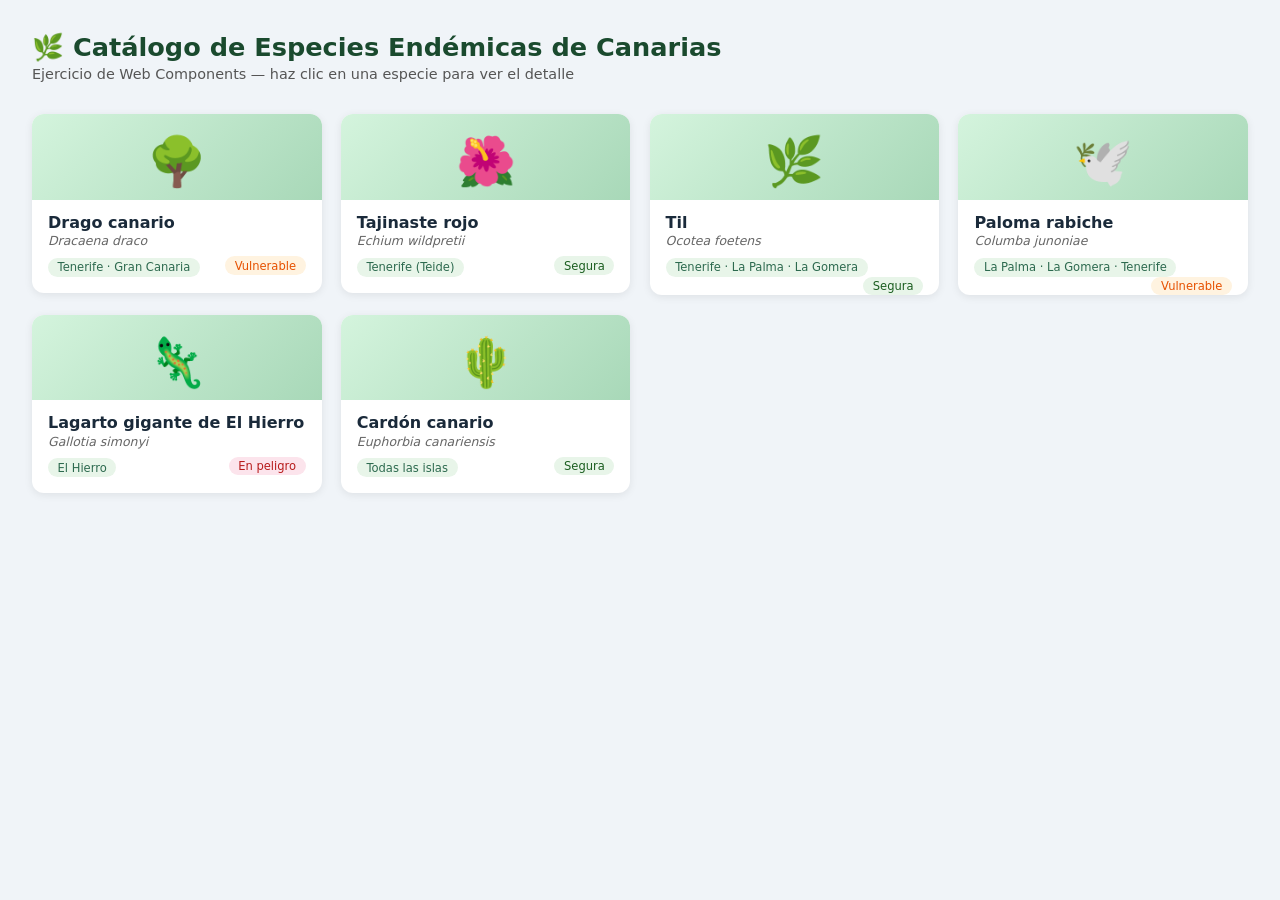
==== canary-species/index.html @ 18b757cd "refactor(species): rename index.html" ====
<!DOCTYPE html>
<html lang="es">
<head>
    <meta charset="UTF-8">
    <meta name="viewport" content="width=device-width, initial-scale=1.0">
    <title>Ejercicio Web Components — Especies de Canarias</title>
    <link rel="stylesheet" href="css/global.css">
    <script type="module" src="js/species-data.js"></script>
    <script type="module" src="js/species-card.js"></script>
    <script type="module" src="js/species-detail.js"></script>
    <script type="module" src="js/app.js"></script>
</head>
<body>
<h1>🌿 Catálogo de Especies Endémicas de Canarias</h1>
<p class="subtitle">Ejercicio de Web Components — haz clic en una especie para
    ver el detalle</p>

<template id="species-card-template">
    <link rel="stylesheet" href="css/card.css">
    <div class="card">
        <div class="card-icon">
            <slot name="icon">🌱</slot>
        </div>
        <div class="card-body">
            <div class="card-name">
                <slot name="name">Especie</slot>
            </div>
            <div class="card-scientific">
                <slot name="scientific"></slot>
            </div>
            <span class="card-island"><slot name="island">Canarias</slot></span>
            <span class="card-threat threat-LC" id="threat-badge">Segura</span>
        </div>
    </div>
</template>

<template id="species-detail-template">
    <link rel="stylesheet" href="css/detail.css">
    <div class="detail">
        <button class="close-button" id="close-button" type="button">✕ cerrar
        </button>
        <div class="detail-header">
            <span class="detail-icon" id="detail-icon"></span>
            <div>
                <div class="detail-name" id="detail-name"></div>
                <div class="detail-scientific" id="detail-scientific"></div>
            </div>
        </div>
        <p class="detail-description" id="detail-description"></p>
        <div class="detail-meta" id="detail-meta"></div>
    </div>
</template>

<div id="detail-container"></div>
<div class="catalog" id="catalog"></div>
</body>
</html>
---- canary-species/css/global.css ----
*, *::before, *::after {
  box-sizing: border-box;
  margin: 0;
  padding: 0;
}

body {
  min-height: 100vh;
  padding: 2rem;
  background: #f0f4f8;
  color: #1a2a3a;
  font-family: system-ui, sans-serif;
}

h1 {
  margin-bottom: 0.25rem;
  color: #1a4a2e;
  font-size: 1.6rem;
}

.subtitle {
  margin-bottom: 2rem;
  color: #555;
  font-size: 0.9rem;
}

.catalog {
  display: grid;
  grid-template-columns: repeat(auto-fill, minmax(240px, 1fr));
  gap: 1.2rem;
  margin-bottom: 2rem;
}
---- canary-species/css/card.css ----
:host {
  display: block;
  cursor: pointer;
}

.card {
  overflow: hidden;
  background: white;
  border-radius: 12px;
  box-shadow: 0 2px 8px rgba(0, 0, 0, 0.08);
  transition: transform 0.18s, box-shadow 0.18s;
}

:host(:hover) .card {
  transform: translateY(-4px);
  box-shadow: 0 6px 20px rgba(0, 0, 0, 0.14);
}

.card-icon {
  padding: 1.2rem 0 0.6rem;
  background: linear-gradient(135deg, #d4f4dd, #a8d8b8);
  font-size: 3rem;
  text-align: center;
}

.card-body {
  padding: 0.8rem 1rem 1rem;
}

.card-name {
  font-size: 1rem;
  font-weight: 700;
}

.card-scientific {
  margin: 0.1rem 0 0.5rem;
  color: #666;
  font-size: 0.78rem;
  font-style: italic;
}

.card-island {
  display: inline-block;
  padding: 0.15rem 0.6rem;
  background: #e8f5e9;
  border-radius: 20px;
  color: #2d6a4f;
  font-size: 0.72rem;
}

.card-threat {
  float: right;
  padding: 0.15rem 0.6rem;
  border-radius: 20px;
  font-size: 0.72rem;
}

.threat-EN {
  background: #fce4ec;
  color: #b71c1c;
}

.threat-VU {
  background: #fff3e0;
  color: #e65100;
}

.threat-LC {
  background: #e8f5e9;
  color: #1b5e20;
}
---- canary-species/css/detail.css ----
:host {
  display: block;
}

:host(.is-hidden) {
  display: none;
}

.detail {
  margin-bottom: 1.5rem;
  padding: 1.2rem 1.4rem;
  animation: appear 0.25s ease;
  background: white;
  border-left: 4px solid #2d6a4f;
  border-radius: 8px;
}

@keyframes appear {
  from {
    opacity: 0;
    transform: translateY(-8px);
  }

  to {
    opacity: 1;
    transform: translateY(0);
  }
}

.detail-header {
  display: flex;
  align-items: center;
  gap: 1rem;
  margin-bottom: 0.8rem;
}

.detail-icon {
  font-size: 2.4rem;
}

.detail-name {
  font-size: 1.2rem;
  font-weight: 700;
}

.detail-scientific {
  color: #666;
  font-size: 0.85rem;
  font-style: italic;
}

.detail-description {
  color: #333;
  font-size: 0.9rem;
  line-height: 1.6;
}

.detail-meta {
  display: flex;
  flex-wrap: wrap;
  gap: 0.6rem;
  margin-top: 0.8rem;
}

.chip {
  padding: 0.2rem 0.7rem;
  background: #f0f4f8;
  border-radius: 20px;
  color: #333;
  font-size: 0.75rem;
}

.close-button {
  float: right;
  padding: 0.2rem 0.7rem;
  background: none;
  border: 1px solid #ccc;
  border-radius: 6px;
  color: #555;
  cursor: pointer;
  font-size: 0.8rem;
}

.close-button:hover {
  background: #f5f5f5;
}
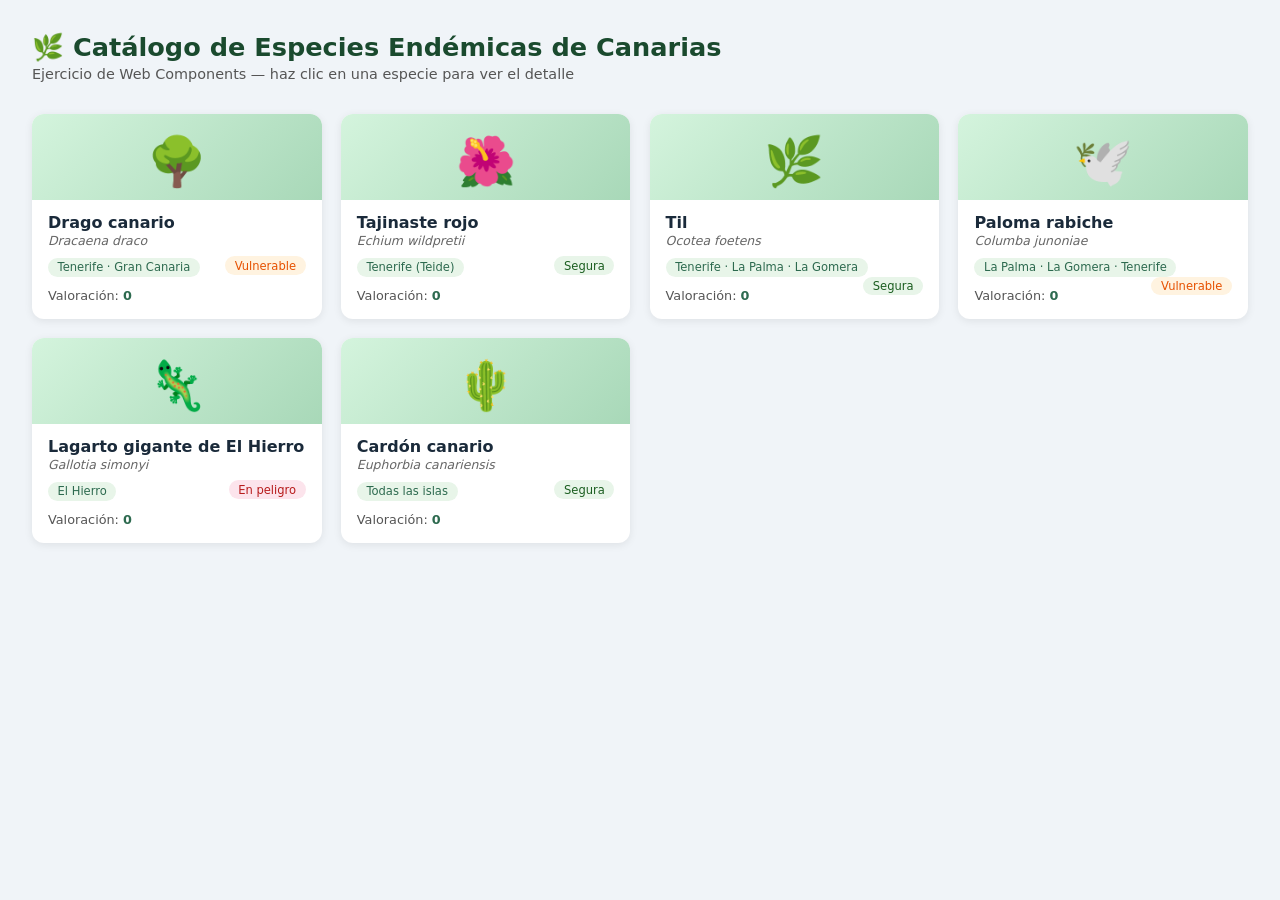
==== commit 4c620672: "feat(ratings): add ratings in species-card using custom events" ====
--- a/canary-species/index.html
+++ b/canary-species/index.html
@@ -7,6 +7,7 @@
     <link rel="stylesheet" href="css/global.css">
     <script type="module" src="js/species-data.js"></script>
     <script type="module" src="js/species-card.js"></script>
+    <script type="module" src="js/species-rating.js"></script>
     <script type="module" src="js/species-detail.js"></script>
     <script type="module" src="js/app.js"></script>
 </head>
@@ -30,6 +31,7 @@
             </div>
             <span class="card-island"><slot name="island">Canarias</slot></span>
             <span class="card-threat threat-LC" id="threat-badge">Segura</span>
+            <div class="card-rating">Valoración: <span id="card-rating-value">0</span></div>
         </div>
     </div>
 </template>
@@ -48,6 +50,16 @@
         </div>
         <p class="detail-description" id="detail-description"></p>
         <div class="detail-meta" id="detail-meta"></div>
+        <species-rating></species-rating>
+    </div>
+</template>
+
+<template id="species-rating-template">
+    <link rel="stylesheet" href="css/rating.css">
+    <div class="detail-rating">
+        <span>Valoración:</span>
+        <span class="detail-rating-value" id="detail-rating-value">0</span>
+        <button class="like-button" id="like-button" type="button">👍 Me gusta</button>
     </div>
 </template>
 
--- a/canary-species/css/card.css
+++ b/canary-species/css/card.css
@@ -55,6 +55,17 @@
   font-size: 0.72rem;
 }
 
+.card-rating {
+  margin-top: 0.7rem;
+  color: #555;
+  font-size: 0.8rem;
+}
+
+.card-rating span {
+  color: #2d6a4f;
+  font-weight: 700;
+}
+
 .threat-EN {
   background: #fce4ec;
   color: #b71c1c;
--- a/canary-species/css/detail.css
+++ b/canary-species/css/detail.css
@@ -84,3 +84,8 @@
 .close-button:hover {
   background: #f5f5f5;
 }
+
+.close-button:focus-visible {
+  outline: 2px solid #2d6a4f;
+  outline-offset: 2px;
+}
--- a/canary-species/css/rating.css
+++ b/canary-species/css/rating.css
@@ -0,0 +1,47 @@
+:host {
+  display: block;
+}
+
+.detail-rating {
+  display: flex;
+  align-items: center;
+  gap: 0.6rem;
+  margin-top: 1rem;
+  padding-top: 0.8rem;
+  border-top: 1px solid #e2e8f0;
+  color: #555;
+  font-size: 0.85rem;
+}
+
+.detail-rating-value {
+  min-width: 1.5rem;
+  color: #2d6a4f;
+  font-weight: 700;
+  text-align: center;
+}
+
+.like-button {
+  margin-left: auto;
+  padding: 0.35rem 0.75rem;
+  background: white;
+  border: 1px solid #b7d8c1;
+  border-radius: 6px;
+  color: #2d6a4f;
+  cursor: pointer;
+  font-size: 0.8rem;
+  transition: background-color 0.18s, border-color 0.18s, transform 0.18s;
+}
+
+.like-button:hover {
+  background: #e8f5e9;
+  border-color: #2d6a4f;
+}
+
+.like-button:active {
+  transform: scale(0.96);
+}
+
+.like-button:focus-visible {
+  outline: 2px solid #2d6a4f;
+  outline-offset: 2px;
+}
